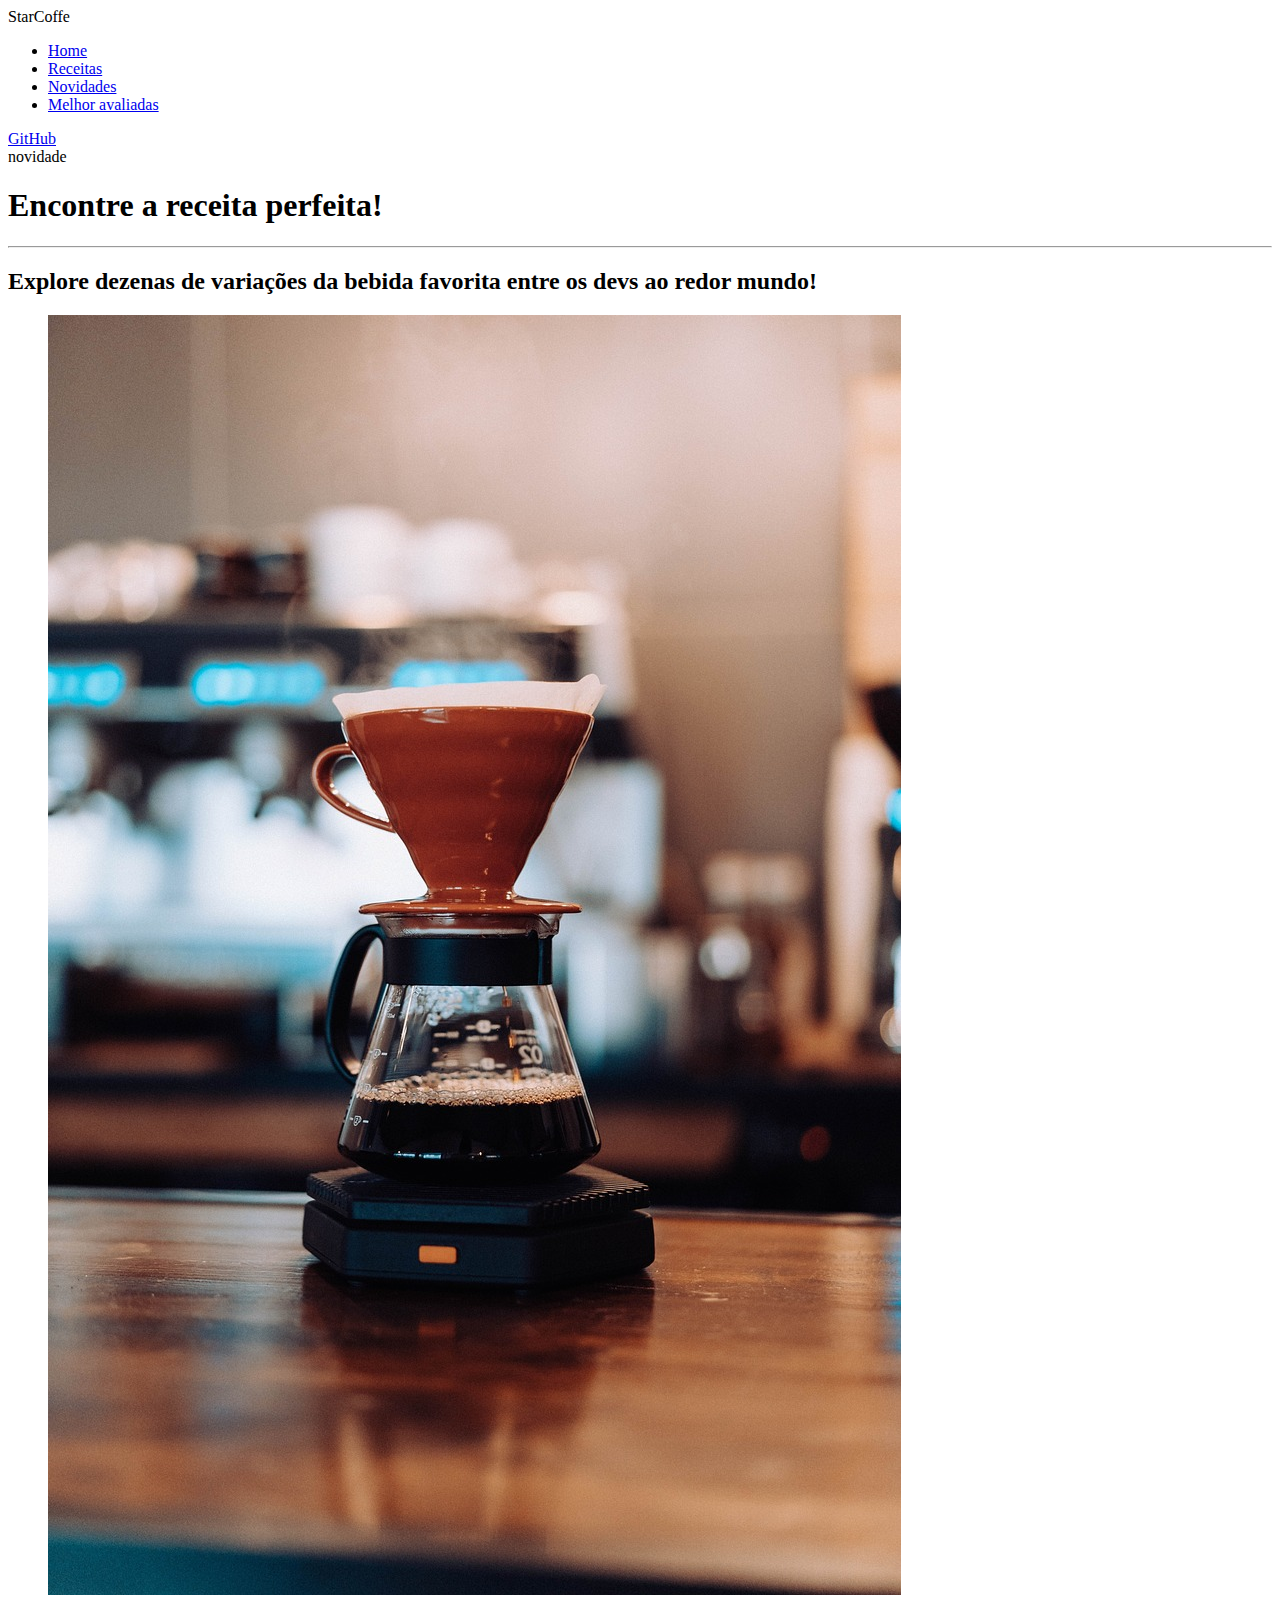
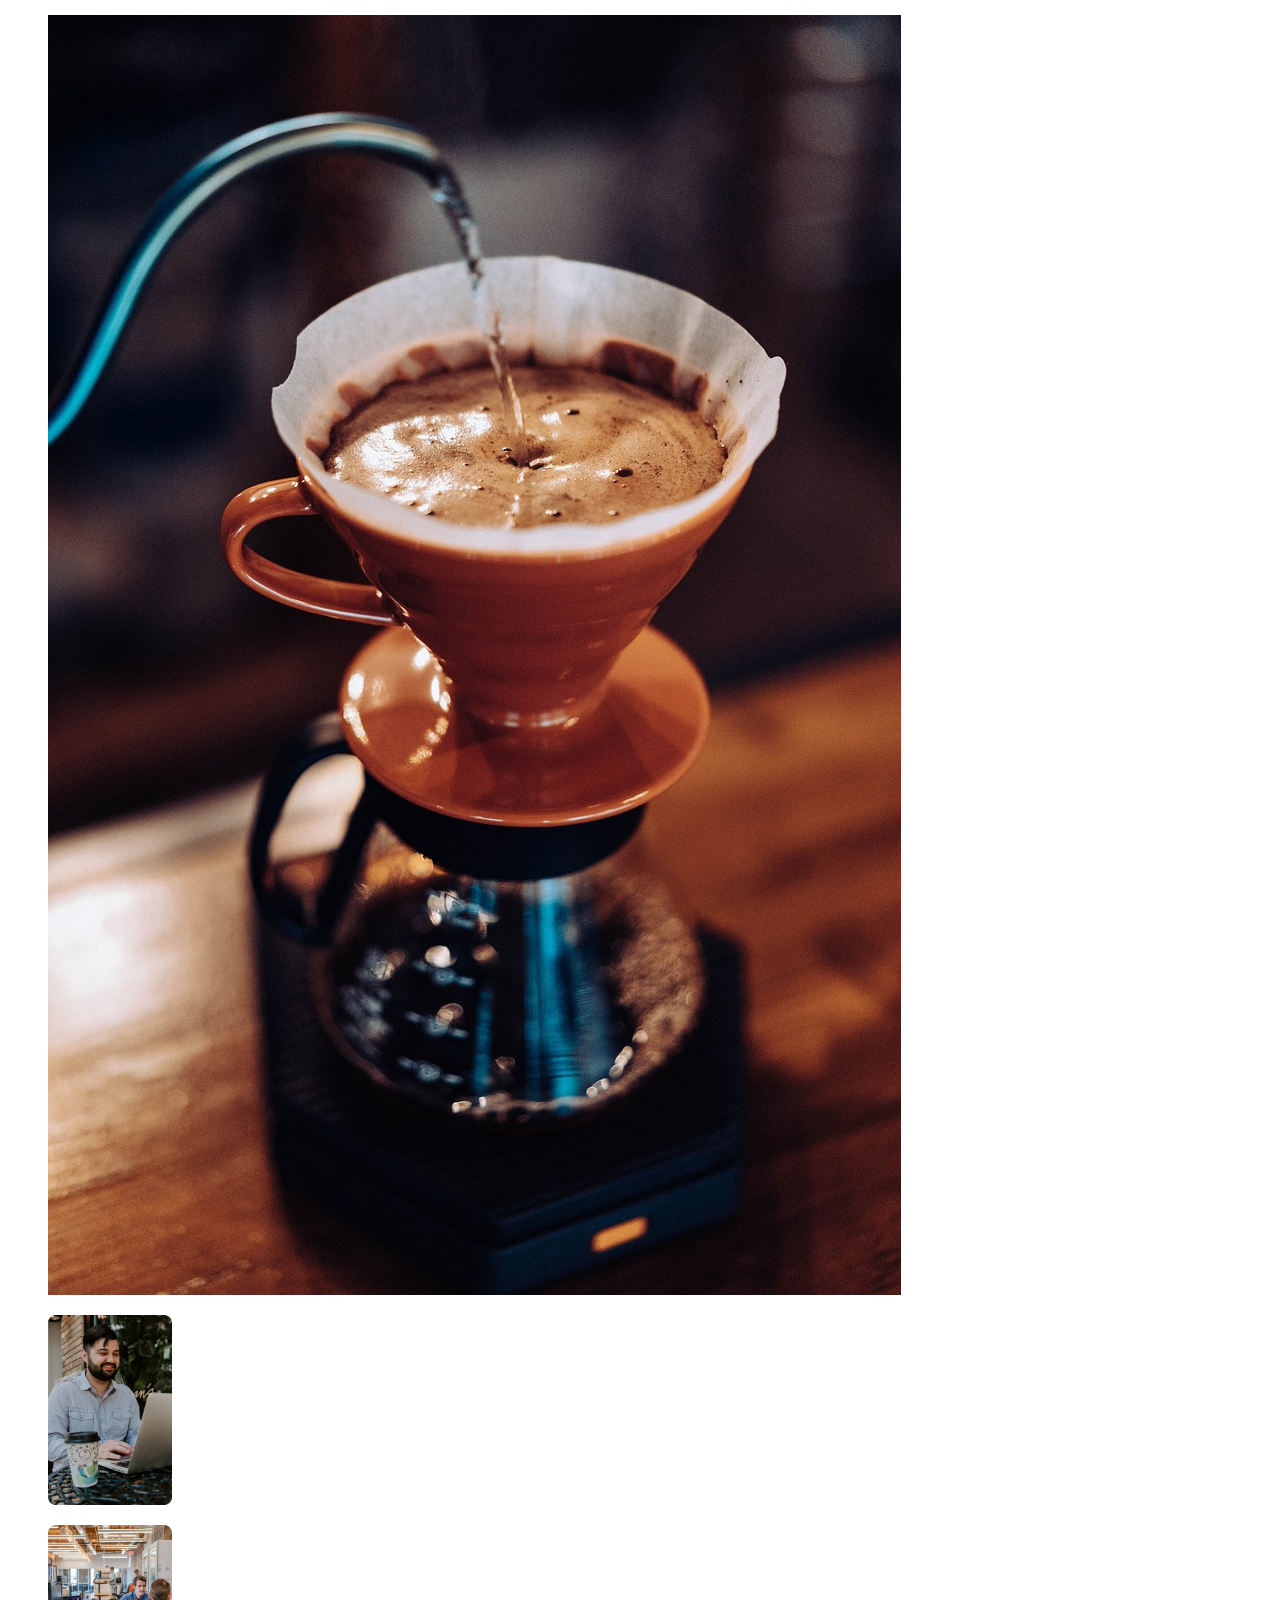
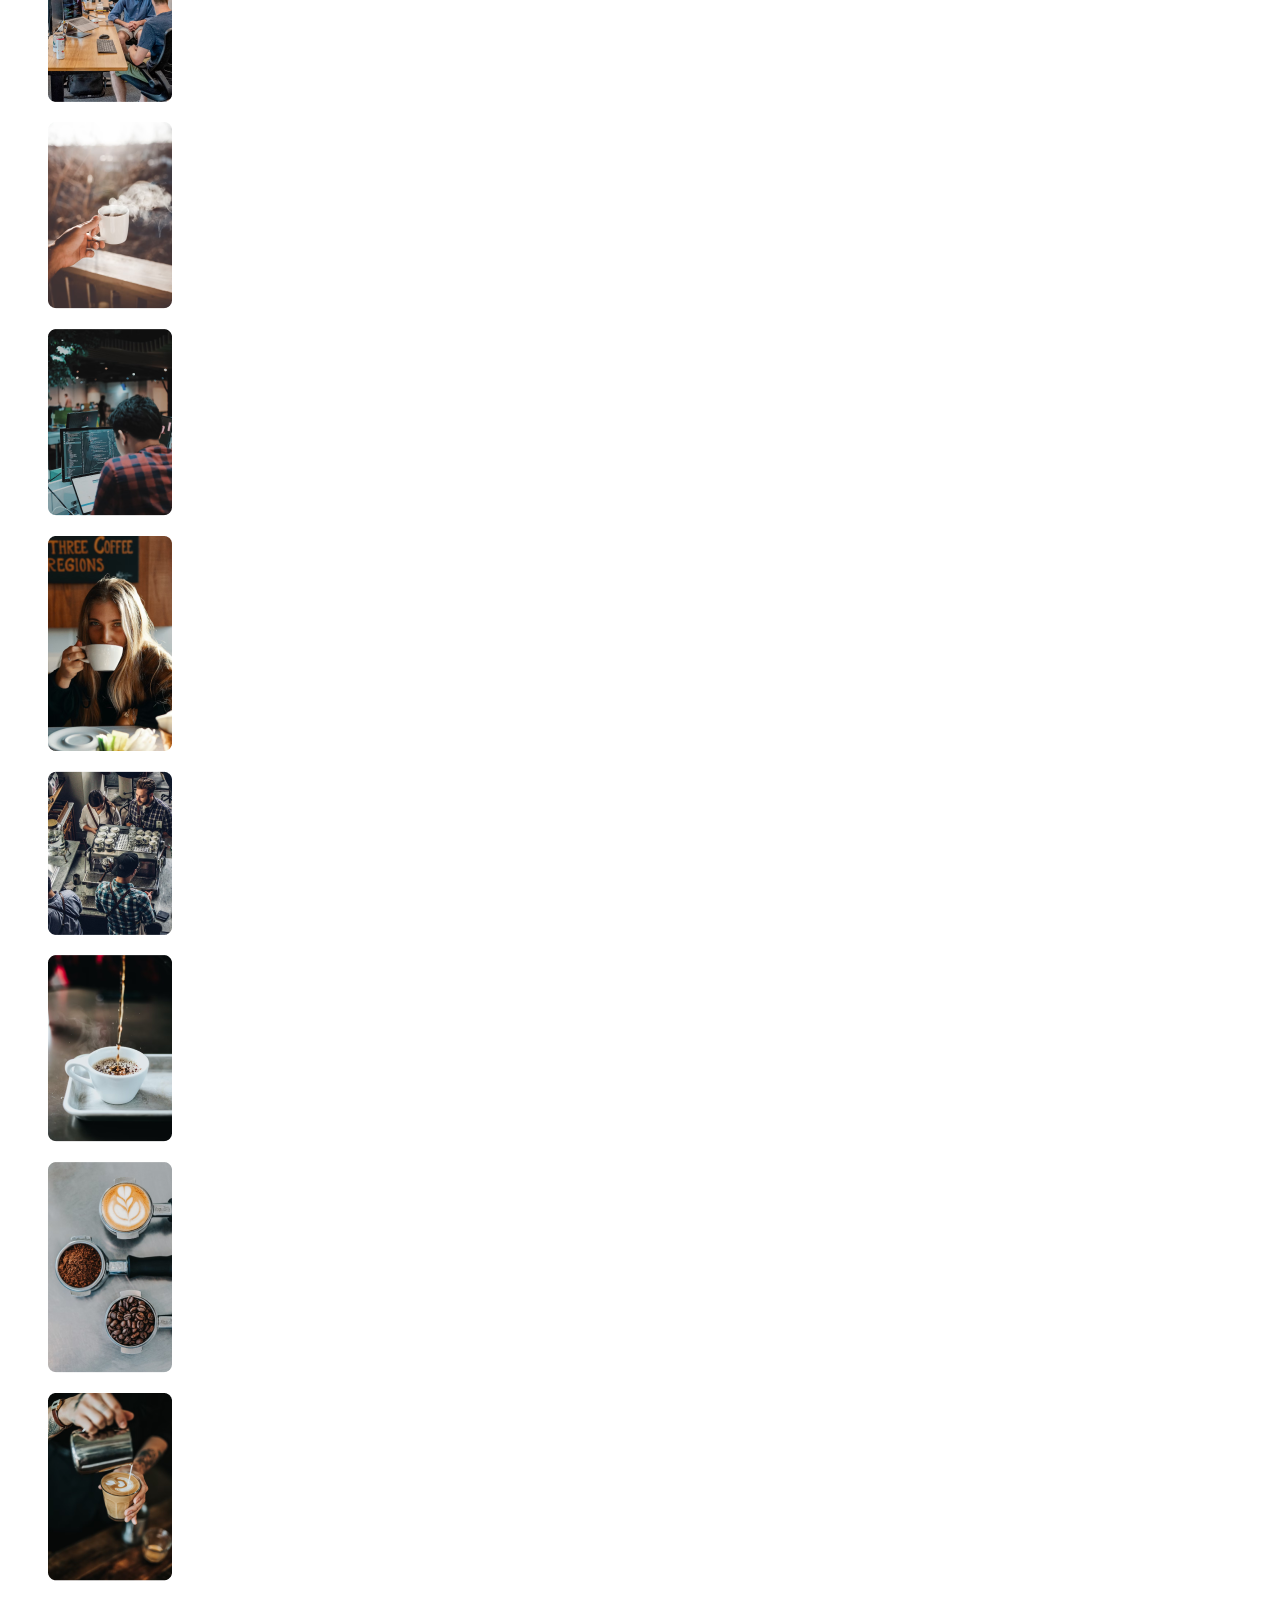
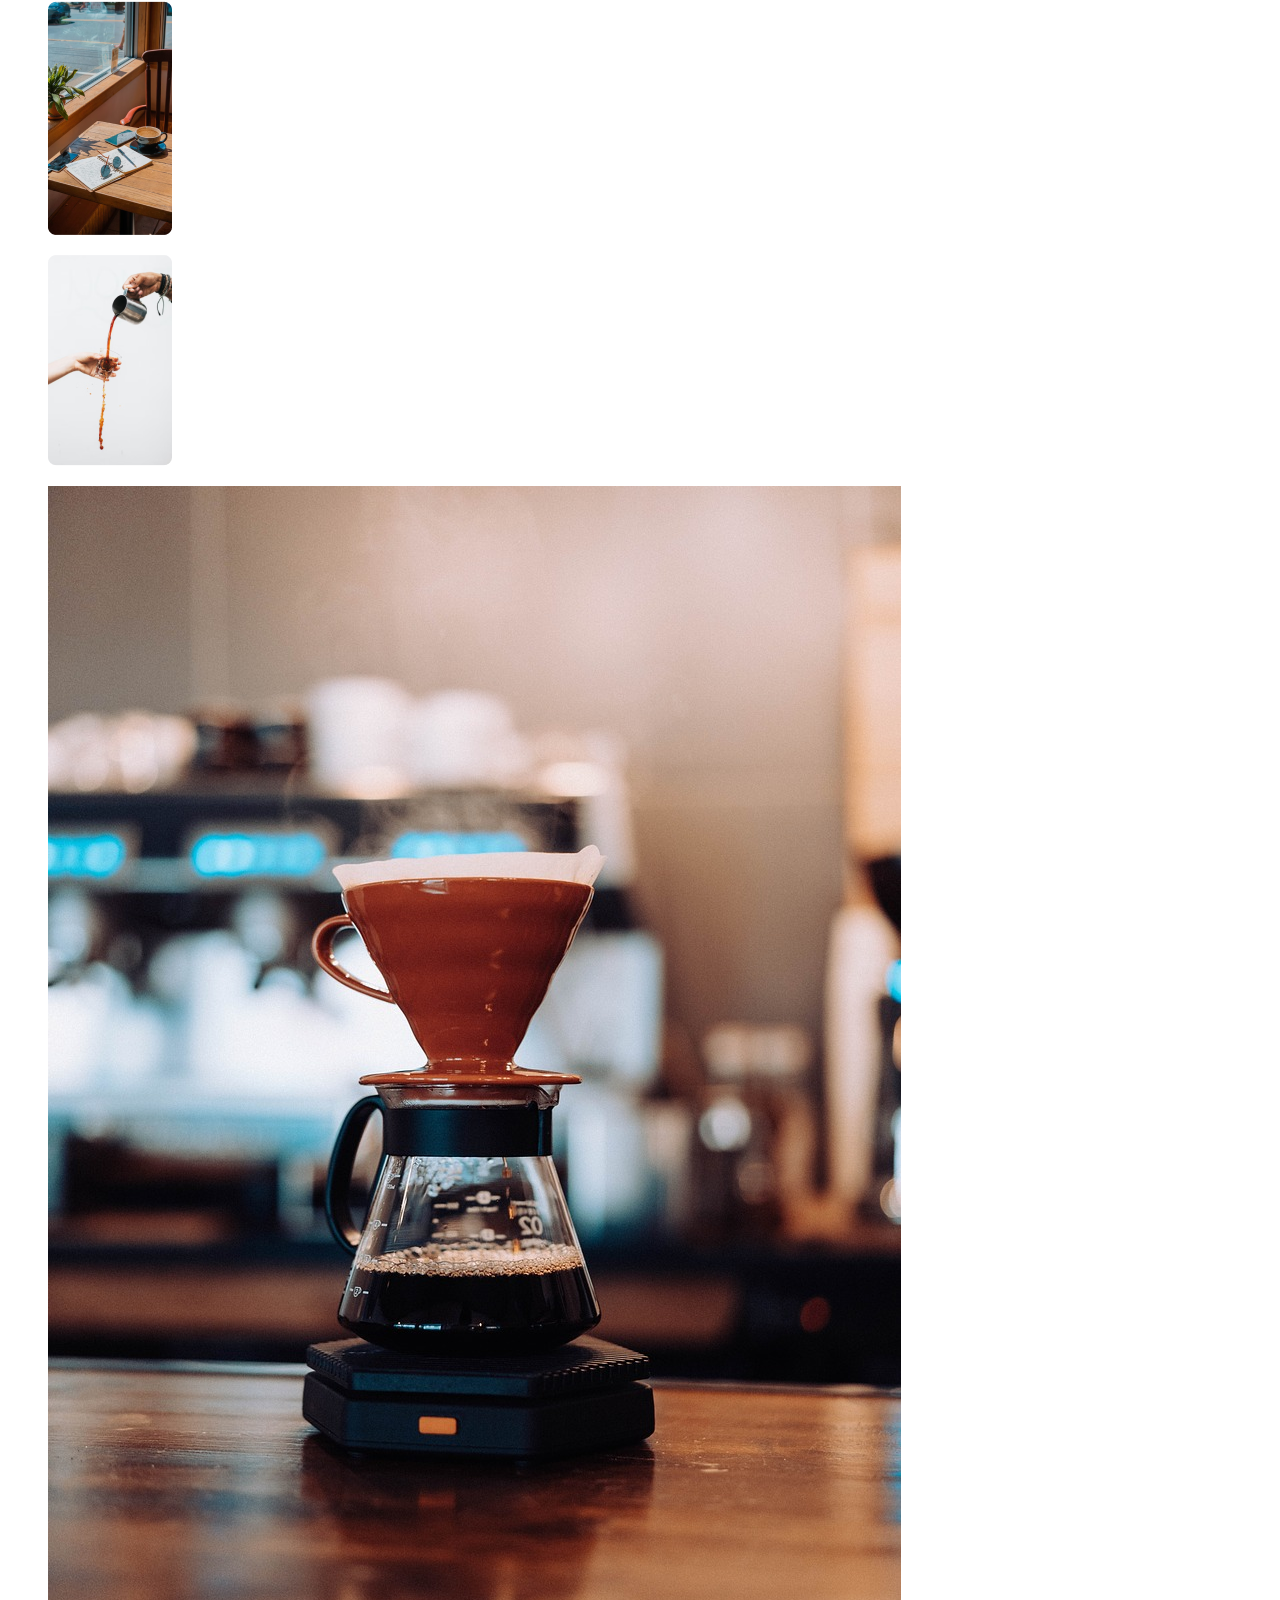
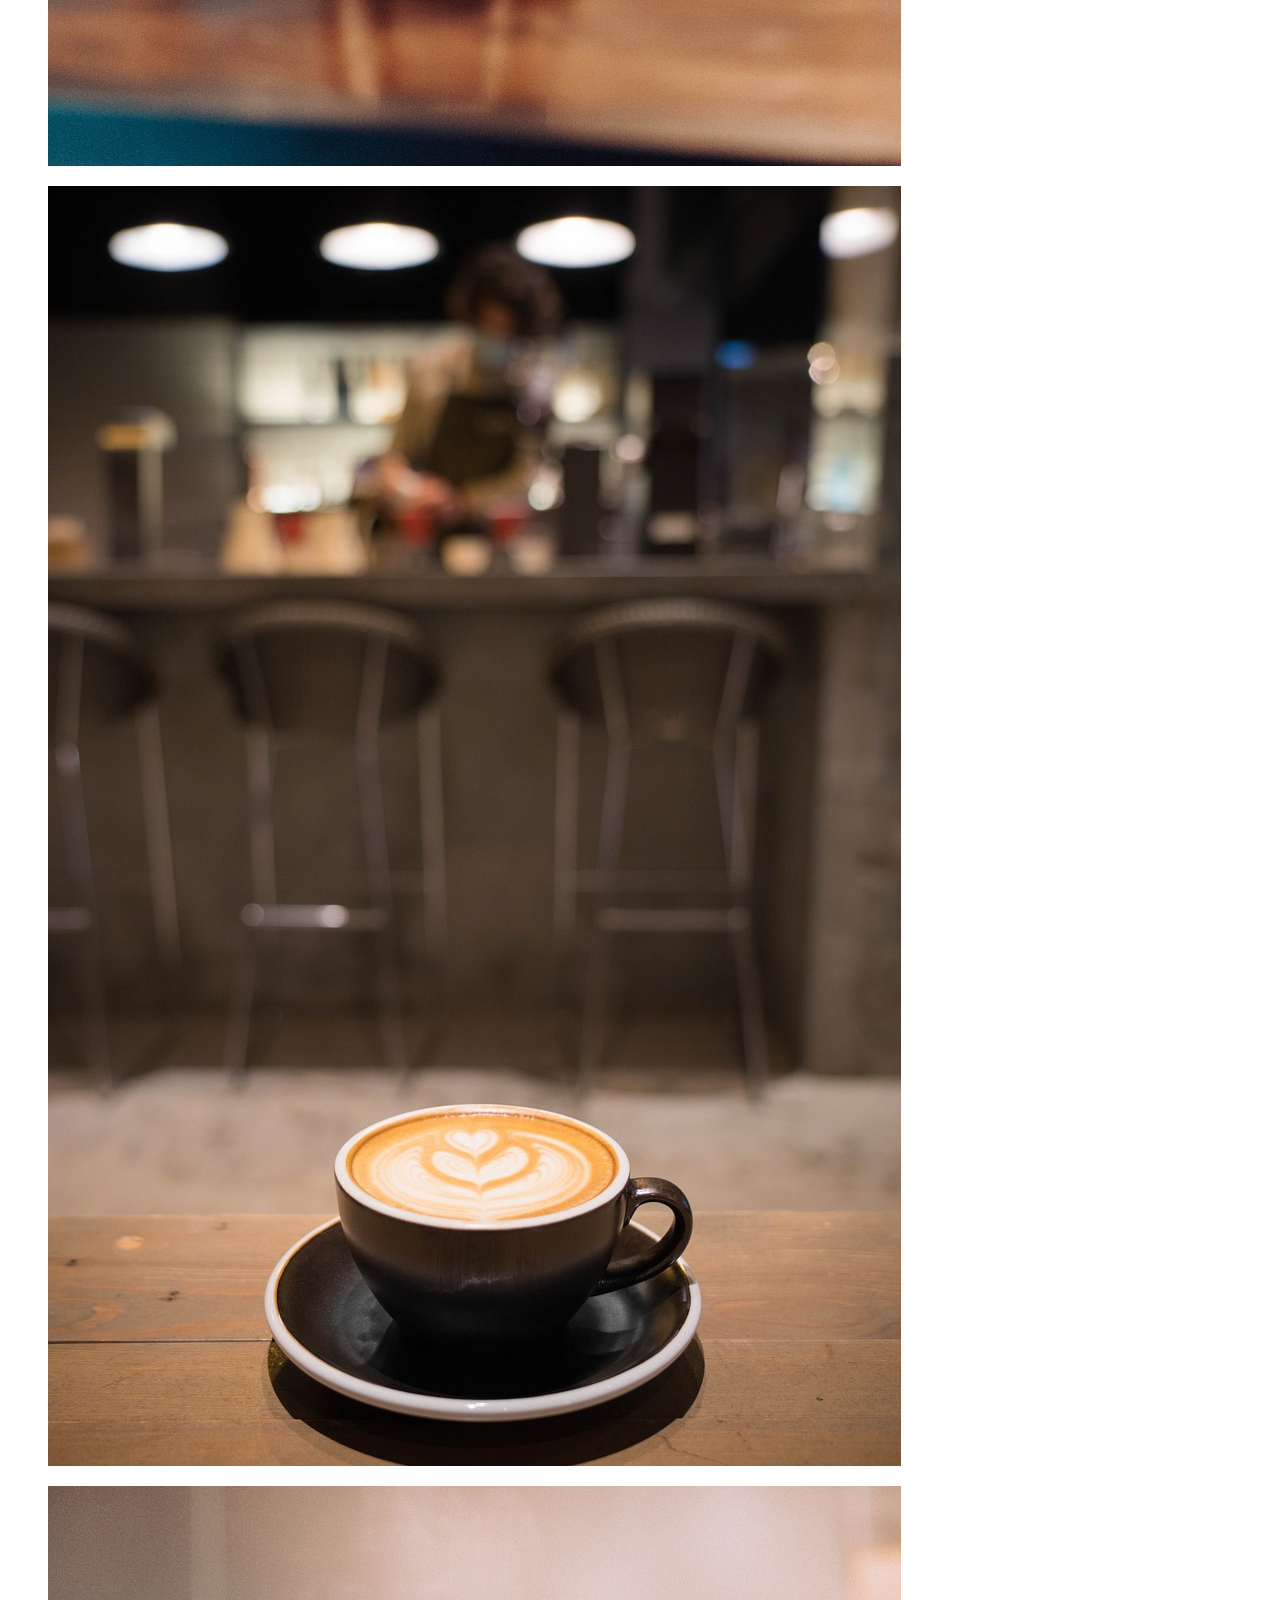
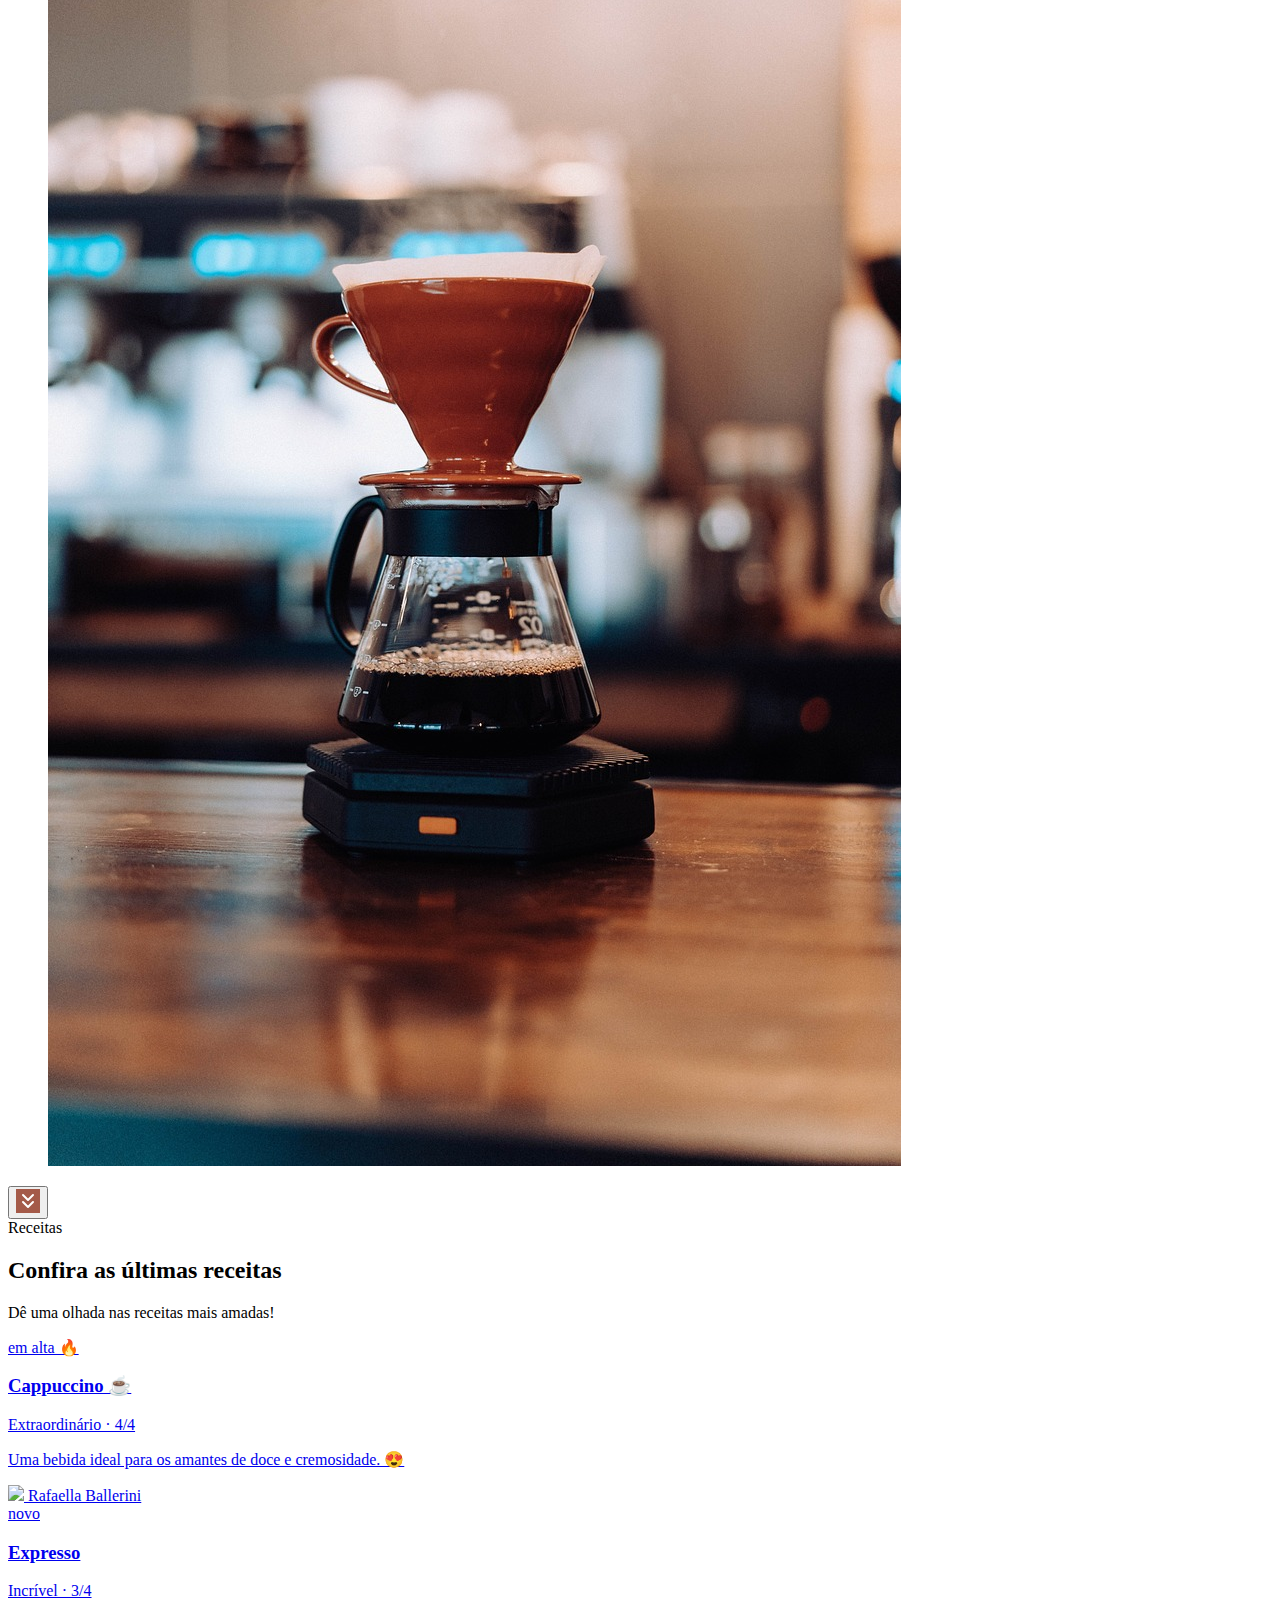
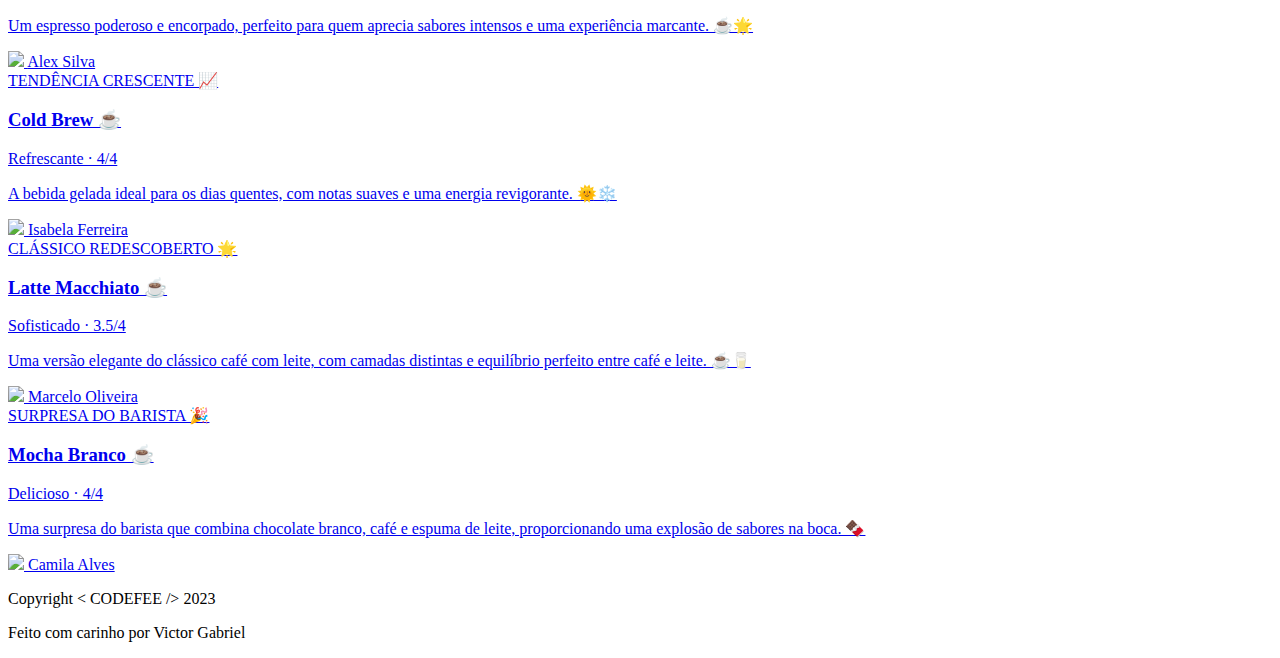
==== index.html @ d8613f58 "Create index.html" ====
<!DOCTYPE html>
<html lang="pt-br">

<head>
    <meta charset="UTF-8">
    <meta name="viewport" content="width=device-width, initial-scale=1.0">
    <link rel="stylesheet" href="style.css">
    <link rel="stylesheet" href="main.css">
    <link rel="icon" href="../icons/coffee-cup.png" type="image/png">
    <meta name="description" content="Explore dezenas de variações da bebida favorita entre os devs ao redor mundo!">
    <script src="script.js"></script>
    <title>Landing Page</title>
</head>




<body>
    <header>
        <nav>
            <span class="logo">StarCoffe</span>
            <ul class="menu">
                <li><a href="index.html">Home</a></li>
                <li><a href="../receitas/receitas.html">Receitas</a></li>
                <li><a href="../novidades/novidades.html">Novidades</a></li>
                <li><a href="../novidades/melhores.html">Melhor avaliadas</a></li>
            </ul>
            <a class="github" href="https://github.com/Victor2412" target="_blank">GitHub</a>
        </nav>
    </header>












    <main>
        <div class="principal">
            <section class="hero">
                <header class="hero-conteudo">
                    <span class="destaque marrom">novidade</span>
                    <h1>Encontre a receita perfeita!</h1>
                    <hr>
                    <h2 class="hero-subtitulo">Explore dezenas de variações da bebida favorita
                        entre os <strong>devs</strong> ao redor mundo!</h2>
                </header>


                <div class="hero-imagens-container">
                    <figure><img src="../assets/coffee-5712772_1280.jpg"></figure>
                    <figure><img src="../assets/coffee-5712773_1280.jpg"></figure>
                    <figure><img src="../assets/image-2.png"></figure>
                    <figure><img src="../assets/image-3.png"></figure>
                    <figure><img src="../assets/image-4.png"></figure>
                    <figure><img src="../assets/image-5.png"></figure>
                    <figure><img src="../assets/image-6.png"></figure>
                    <figure><img src="../assets/image-7.png"></figure>
                    <figure><img src="../assets/image-8.png"></figure>
                    <figure><img src="../assets/image-9.png"></figure>
                    <figure><img src="../assets/image-10.png"></figure>
                    <figure><img src="../assets/image-11.png"></figure>
                    <figure><img src="../assets/image-12.png"></figure>
                    <figure><img src="../assets/coffee-5712772_1280.jpg"></figure>
                    <figure><img src="../assets/coffee-5037800_1280.jpg"></figure>
                    <figure><img src="../assets/coffee-5712772_1280.jpg"></figure>

                </div>
            </section>
        </div>

        <section class="botao-container">
            <button type="button" id="scrollDownButton">
                <img src="../assets/chevrons-down.svg" />
            </button>
        </section>

        <section class="receitas">
            <header class="receitas-cabecalho">
                <span class="destaque marrom">Receitas</span>
                <h2 class="receitas-titulo">Confira as últimas receitas</h2>
                <p class="receitas-subtitulo">Dê uma olhada nas receitas mais amadas!</p>
            </header>
            <a href="../receitas/cappuccino.html">
                <div class="receitas-card-container">


                    <div class="receitas-card">
                        <header class="receitas-card-cabecalho">
                            <div class="receitas-card-cabecalho-detalhes">
                                <span class="destaque amarelo">em alta 🔥</span>
                                <h3 class="receita-titulo">Cappuccino ☕</h3>
                            </div>
                            <p class="receita-avaliacao">Extraordinário · 4/4 </p>
                        </header>
                        <p class="receita-descricao">Uma bebida ideal para os amantes de doce e cremosidade. 😍</p>
                        <div class="receita-autor">
                            <img src="https://avatars.githubusercontent.com/u/54322854?v=4" />
                            <span class="receita-autor-nome">Rafaella Ballerini</span>

                        </div>
                    </div>
                </div>
            </a>

            <a href="../receitas/expresso.html">
                <div class="receitas-card">
                    <header class="receitas-card-cabecalho">
                        <div class="receitas-card-cabecalho-detalhes">
                            <span class="destaque marrom">novo</span>
                            <h3 class="receita-titulo">Expresso</h3>
                        </div>
                        <p class="receita-avaliacao">Incrível · 3/4</p>
                    </header>
                    <p class="receita-descricao">Um espresso poderoso e encorpado, perfeito para quem aprecia sabores
                        intensos e uma experiência marcante. ☕🌟</p>
                    <div class="receita-autor">
                        <img src="https://avatars.githubusercontent.com/u/114261434?v=4" />
                        <span class="receita-autor-nome">Alex Silva</span>
                    </div>
                </div>
                </div>
            </a>

            <a href="../receitas/coldBrew.html">
                <div class="receitas-card">
                    <header class="receitas-card-cabecalho">
                        <div class="receitas-card-cabecalho-detalhes">
                            <span class="destaque amarelo">TENDÊNCIA CRESCENTE 📈</span>
                            <h3 class="receita-titulo">Cold Brew ☕</h3>
                        </div>
                        <p class="receita-avaliacao">Refrescante · 4/4</p>
                    </header>
                    <p class="receita-descricao">A bebida gelada ideal para os dias quentes, com notas suaves e uma
                        energia
                        revigorante. 🌞❄️</p>
                    <div class="receita-autor">
                        <img src="https://avatars.githubusercontent.com/u/54322854?v=4" />
                        <span class="receita-autor-nome">Isabela Ferreira</span>
                    </div>
                </div>
                </div>
            </a>


            <a href="../receitas/latteMacchiato.html">
                <div class="receitas-card">
                    <header class="receitas-card-cabecalho">
                        <div class="receitas-card-cabecalho-detalhes">
                            <span class="destaque marrom">CLÁSSICO REDESCOBERTO 🌟</span>
                            <h3 class="receita-titulo">Latte Macchiato ☕</h3>
                        </div>
                        <p class="receita-avaliacao">Sofisticado · 3.5/4</p>
                    </header>
                    <p class="receita-descricao">Uma versão elegante do clássico café com leite, com camadas distintas e
                        equilíbrio perfeito entre café e leite. ☕🥛</p>
                    <div class="receita-autor">
                        <img src="https://avatars.githubusercontent.com/u/114261434?v=4" />
                        <span class="receita-autor-nome"> Marcelo Oliveira</span>
                    </div>
                </div>
                </div>
            </a>

            <a href="../receitas/mochaBranco.html">
                <div class="receitas-card">
                    <header class="receitas-card-cabecalho">
                        <div class="receitas-card-cabecalho-detalhes">
                            <span class="destaque amarelo">SURPRESA DO BARISTA 🎉</span>
                            <h3 class="receita-titulo">Mocha Branco ☕</h3>
                        </div>
                        <p class="receita-avaliacao">Delicioso · 4/4</p>
                    </header>
                    <p class="receita-descricao">Uma surpresa do barista que combina chocolate branco, café e espuma de
                        leite, proporcionando uma explosão de sabores na boca. 🍫</p>
                    <div class="receita-autor">
                        <img src="https://avatars.githubusercontent.com/u/54322854?v=4" />
                        <span class="receita-autor-nome">Camila Alves</span>
                    </div>
                </div>
                </div>
            </a>
        </section>
    </main>

    <footer>
        <p class="footer-copy"> Copyright &lt; CODEFEE /&gt; 2023</p>
        <p class="footer-autor">Feito com carinho por Victor Gabriel</p>
    </footer>
</body>

</html>
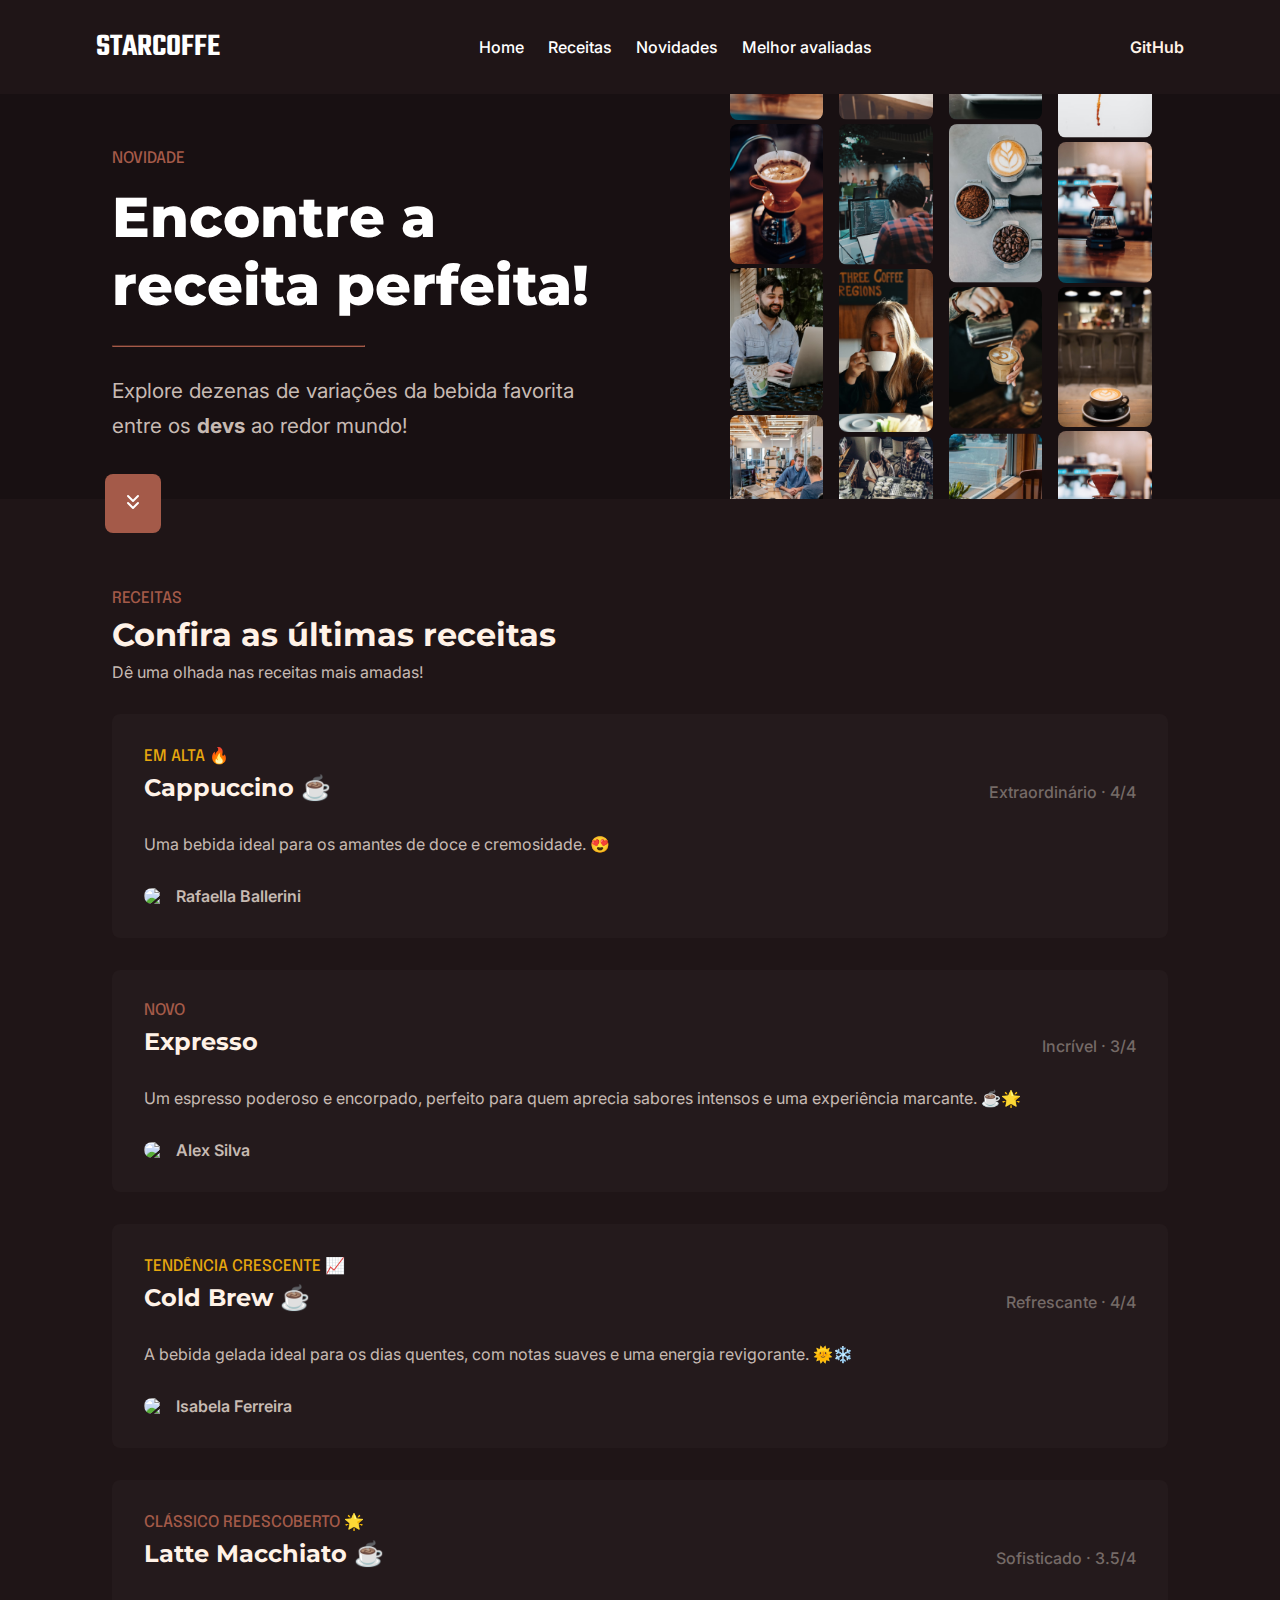
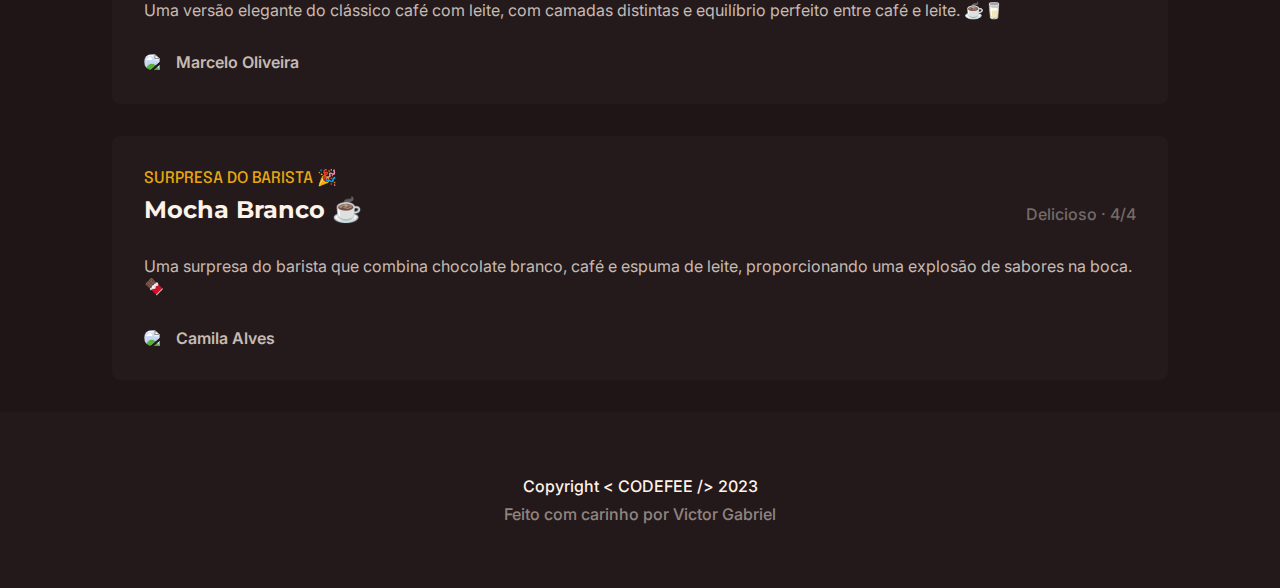
==== commit 88838d7c: "Update index.html" ====
--- a/index.html
+++ b/index.html
@@ -4,8 +4,8 @@
 <head>
     <meta charset="UTF-8">
     <meta name="viewport" content="width=device-width, initial-scale=1.0">
-    <link rel="stylesheet" href="style.css">
-    <link rel="stylesheet" href="main.css">
+    <link rel="stylesheet" href="home\style.css">
+    <link rel="stylesheet" href="home\main.css">
     <link rel="icon" href="../icons/coffee-cup.png" type="image/png">
     <meta name="description" content="Explore dezenas de variações da bebida favorita entre os devs ao redor mundo!">
     <script src="script.js"></script>
